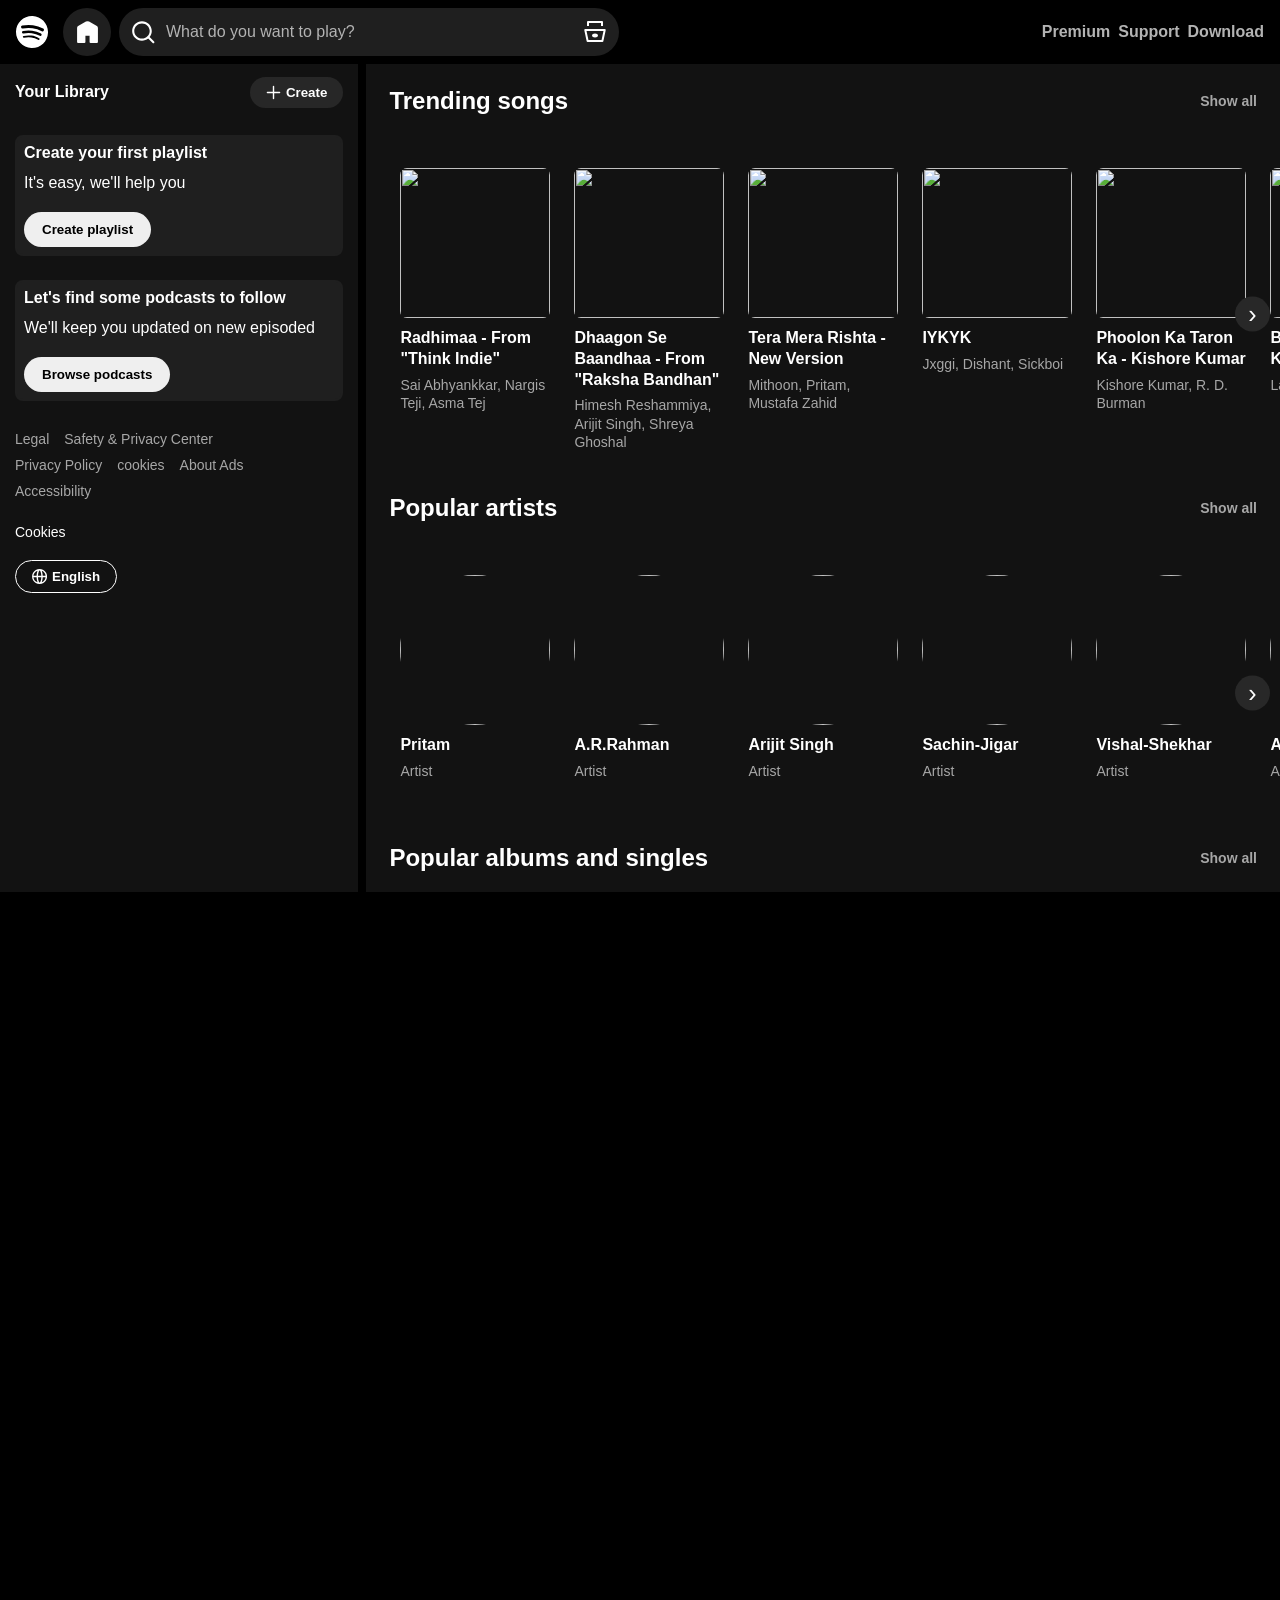
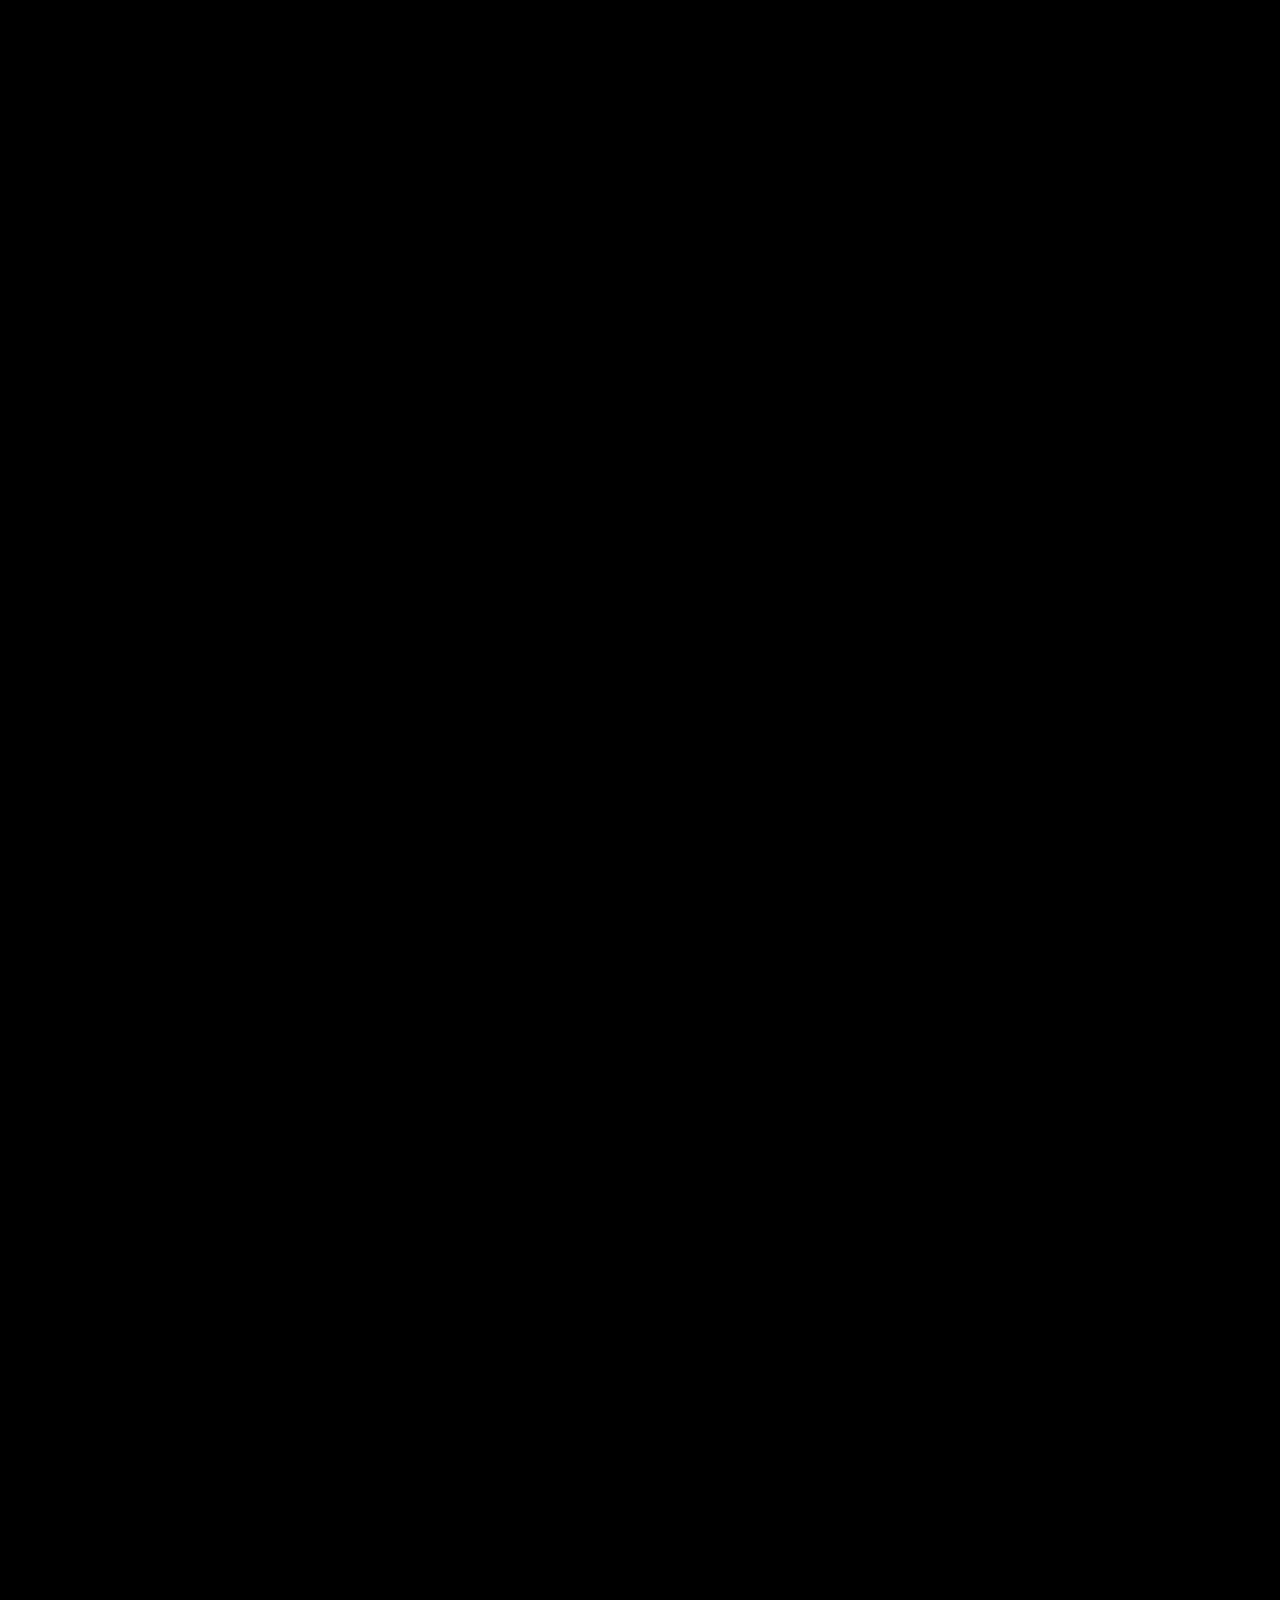
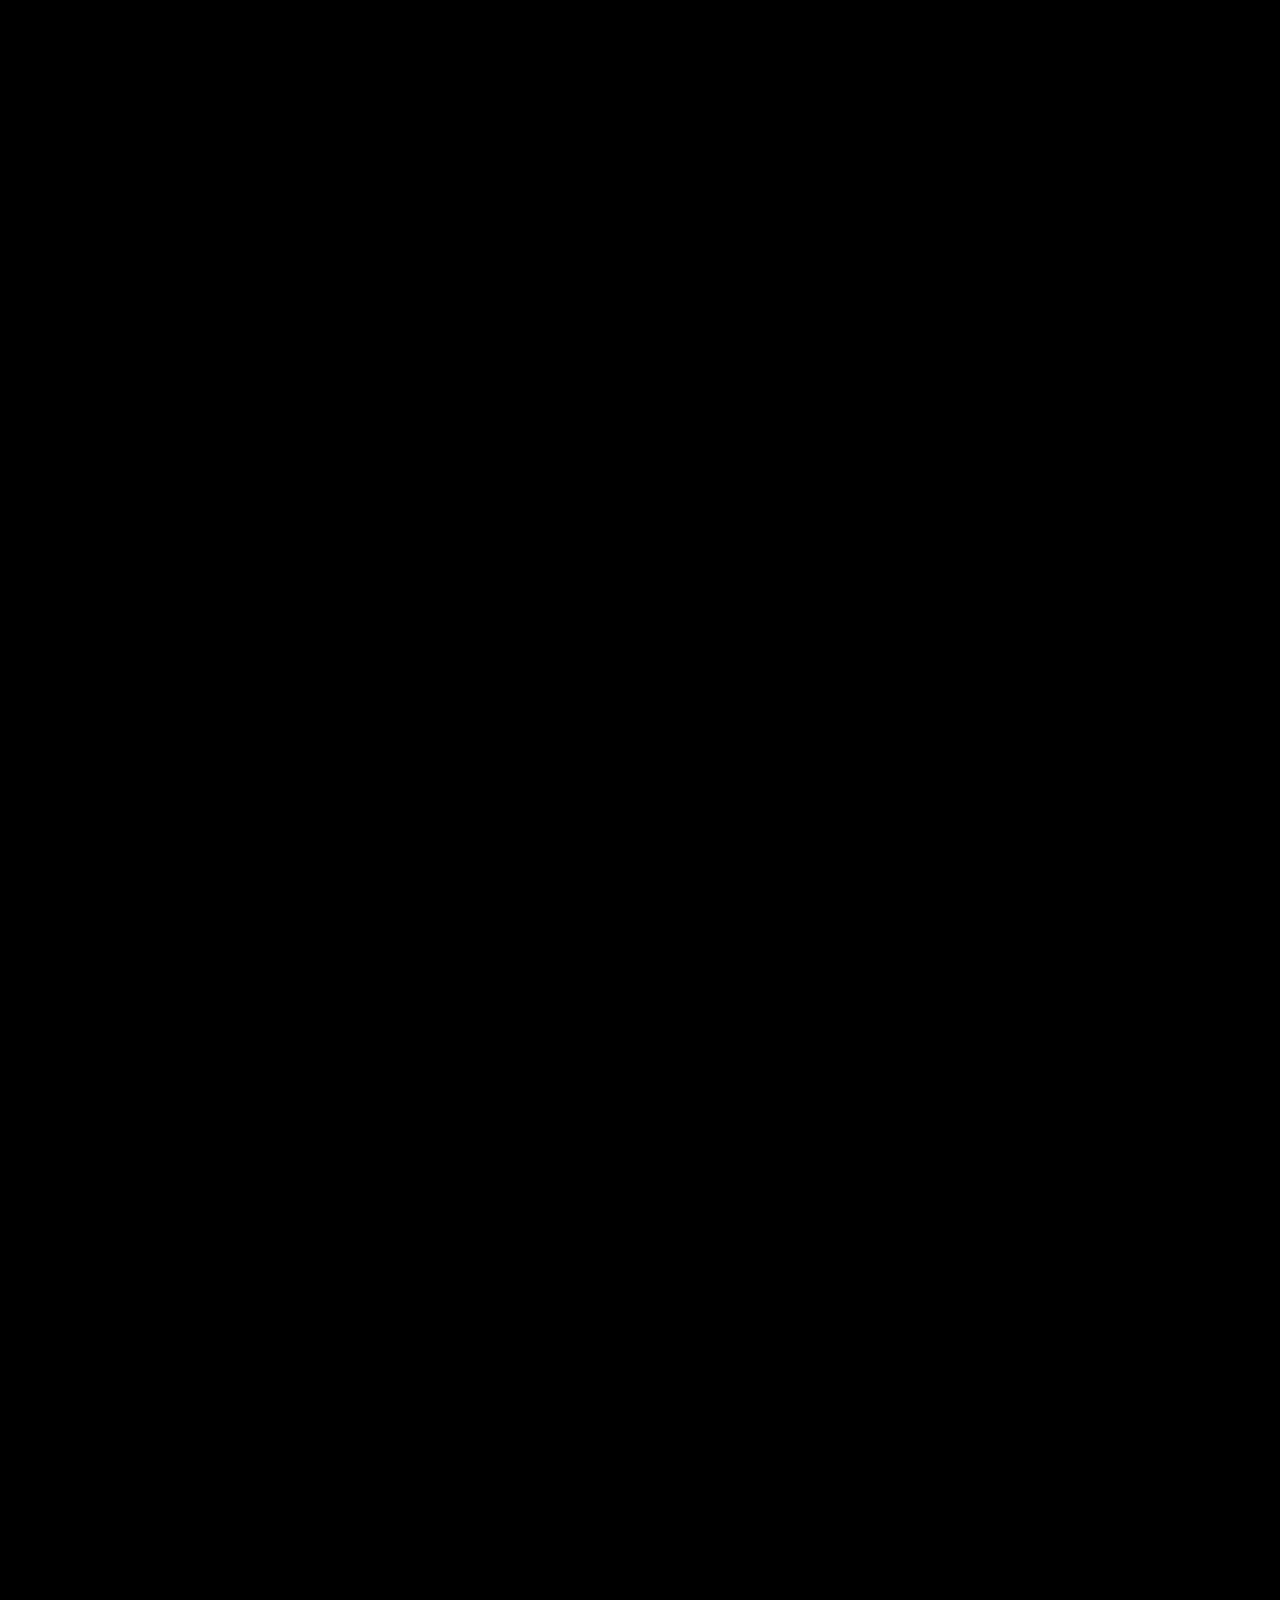
==== index.html @ d8a700a4 "Add GitHub Pages entry point" ====
<!DOCTYPE html>
<html lang="en">
<head>
    <meta charset="UTF-8">
    <meta name="viewport" content="width=device-width, initial-scale=1.0">
    <meta http-equiv="refresh" content="0; url=html/index.html">
    <title>Spotify Clone</title>
</head>
<body>
    <p>Redirecting to Spotify Clone...</p>
</body>
</html>
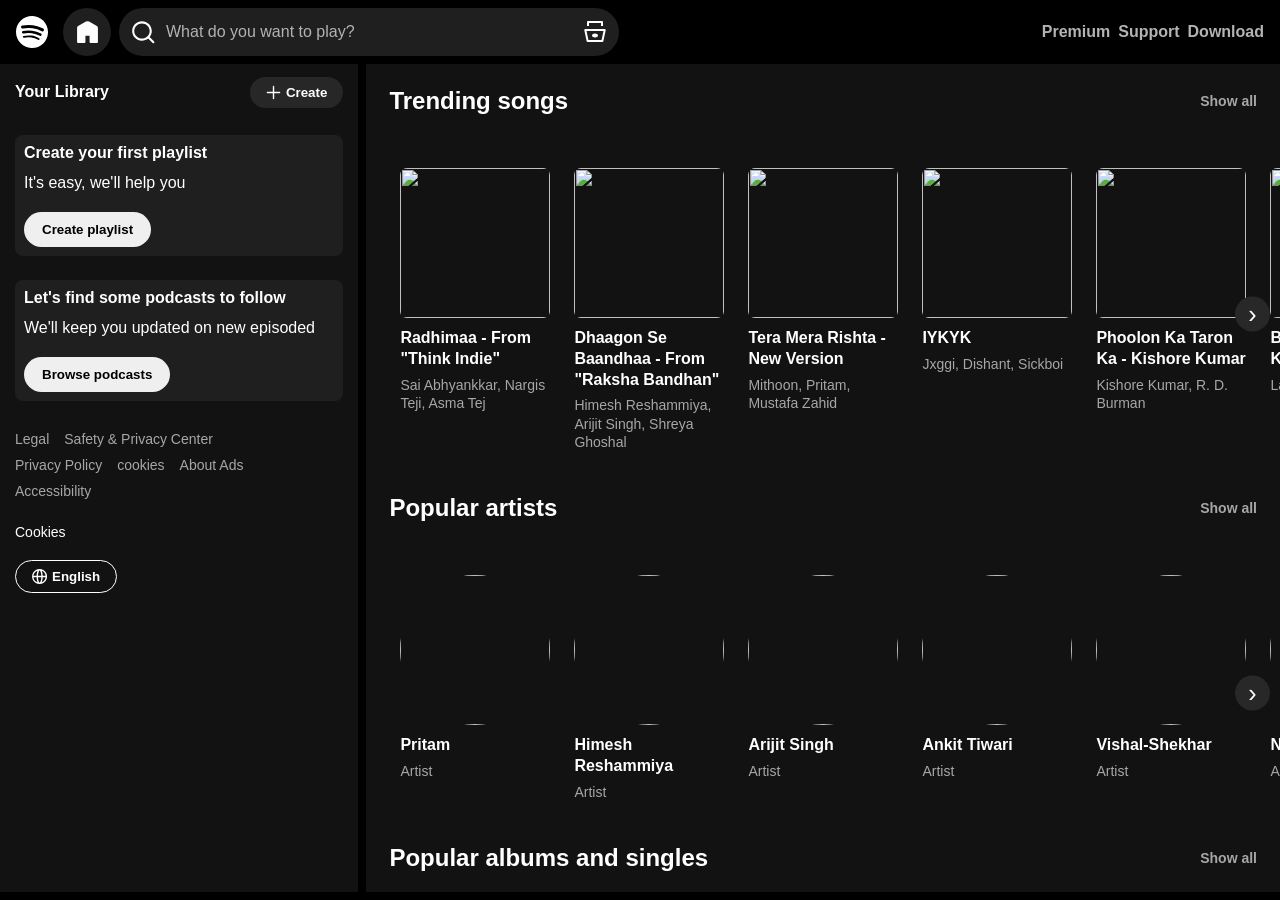
==== commit e3bb5cab: "fix: serve updated Spotify clone on GitHub Pages" ====
--- a/index.html
+++ b/index.html
@@ -1,12 +1,13 @@
 <!DOCTYPE html>
-<html lang="en">
+<html>
 <head>
     <meta charset="UTF-8">
-    <meta name="viewport" content="width=device-width, initial-scale=1.0">
     <meta http-equiv="refresh" content="0; url=html/index.html">
     <title>Spotify Clone</title>
 </head>
 <body>
-    <p>Redirecting to Spotify Clone...</p>
+    <script>
+        window.location.replace("html/index.html");
+    </script>
 </body>
 </html>
